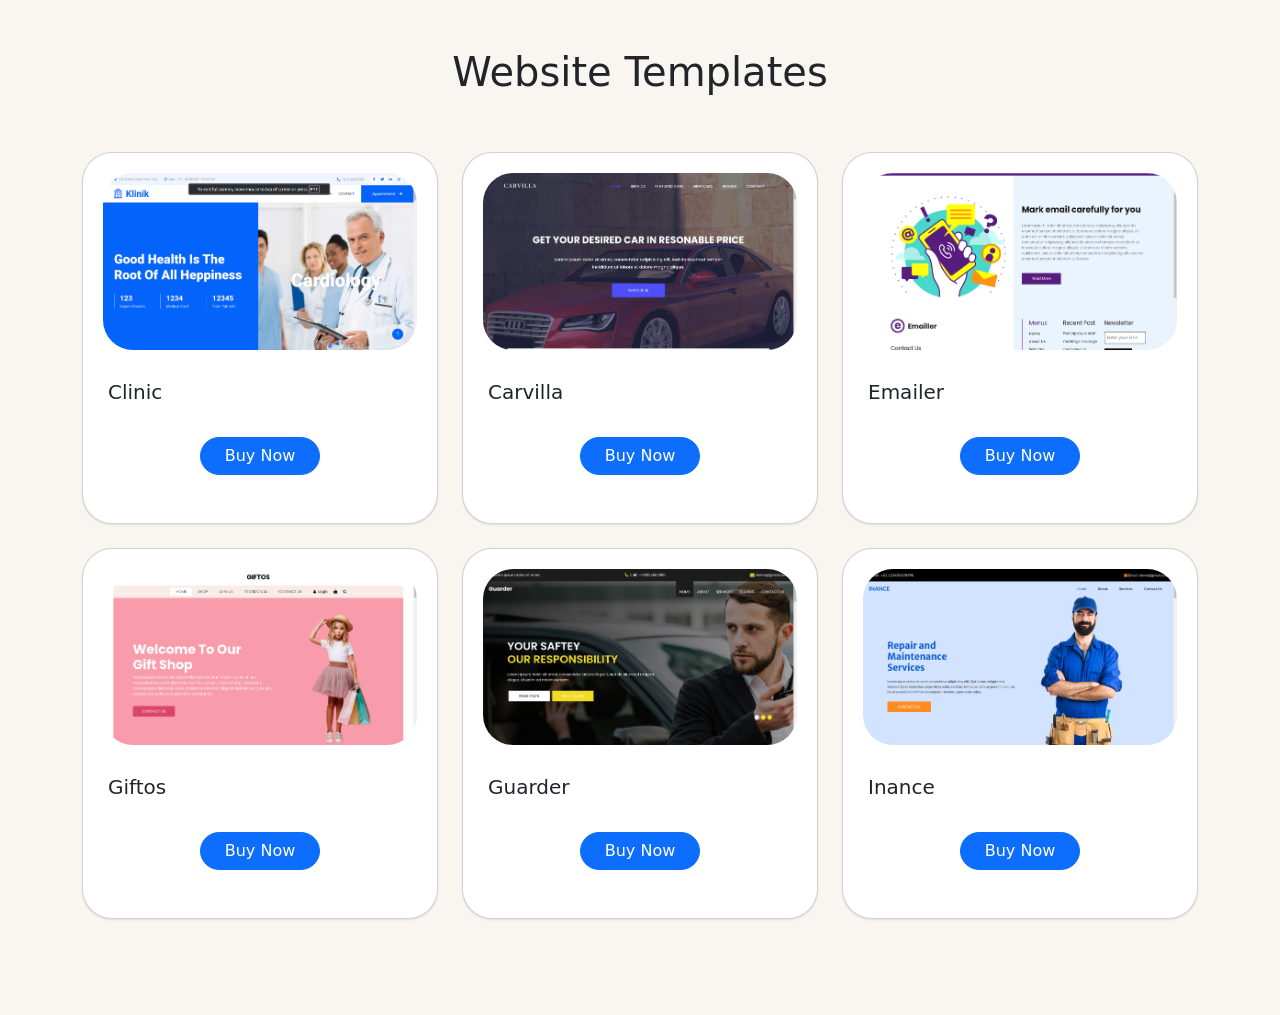
==== index.html @ 7f4480b3 "first init" ====
<!DOCTYPE html>
<html lang="en">

<head>
    <meta charset="UTF-8">
    <meta http-equiv="X-UA-Compatible" content="IE=edge">
    <meta name="viewport" content="width=device-width, initial-scale=1.0">
    <title>Website Templates</title>
    <link href="https://cdn.jsdelivr.net/npm/bootstrap@5.0.2/dist/css/bootstrap.min.css" rel="stylesheet"
        integrity="sha384-EVSTQN3/azprG1Anm3QDgpJLIm9Nao0Yz1ztcQTwFspd3yD65VohhpuuCOmLASjC" crossorigin="anonymous">
    <link href="./style.css" rel="stylesheet">
</head>

<body>
    <div class="container py-5">
        <h1 class="text-center">Website Templates</h1>
        <div class="row row-cols-1 row-cols-md-3 g-4 py-5">

            <div class="col">
                <div class="card">
                    <img src="./img/clinic.png" class="card-img-top" alt="...">
                    <div class="card-body">
                        <h5 class="card-title">Clinic</h5>
                        <!-- <p class="card-text">Lorem ipsum dolor sit amet consectetur adipisicing elit. Laboriosam
                            dignissimos accusantium amet similique velit iste.</p> -->
                    </div>
                    <div class="mb-5 d-flex justify-content-around">
                        <!-- <h3>190$</h3> -->
                        <a href="Clinic/index.html">
                            <button class="btn btn-primary">Buy Now</button>
                        </a>
                    </div>
                </div>
            </div>

            <div class="col">
                <div class="card">
                    <img src="./img/carvilla.png" class="card-img-top" alt="...">
                    <div class="card-body">
                        <h5 class="card-title">Carvilla</h5>
                    </div>
                    <div class="mb-5 d-flex justify-content-around">
                        <a href="Carvilla/index.html">
                            <button class="btn btn-primary">Buy Now</button>
                        </a>
                    </div>
                </div>
            </div>

            <div class="col">
                <div class="card">
                    <img src="./img/emailer.png" class="card-img-top" alt="...">
                    <div class="card-body">
                        <h5 class="card-title">Emailer</h5>
                    </div>
                    <div class="mb-5 d-flex justify-content-around">
                        <a href="Emailer/index.html">
                            <button class="btn btn-primary">Buy Now</button>
                        </a>
                    </div>
                </div>
            </div>

            <div class="col">
                <div class="card">
                    <img src="./img/giftos.png" class="card-img-top" alt="...">
                    <div class="card-body">
                        <h5 class="card-title">Giftos</h5>
                    </div>
                    <div class="mb-5 d-flex justify-content-around">
                        <a href="Giftos/index.html">
                            <button class="btn btn-primary">Buy Now</button>
                        </a>
                    </div>
                </div>
            </div>

            <div class="col">
                <div class="card">
                    <img src="./img/guarder.png" class="card-img-top" alt="...">
                    <div class="card-body">
                        <h5 class="card-title">Guarder</h5>
                    </div>
                    <div class="mb-5 d-flex justify-content-around">
                        <a href="Guarder/index.html">
                            <button class="btn btn-primary">Buy Now</button>
                        </a>
                    </div>
                </div>
            </div>

            <div class="col">
                <div class="card">
                    <img src="./img/inance.png" class="card-img-top" alt="...">
                    <div class="card-body">
                        <h5 class="card-title">Inance</h5>
                    </div>
                    <div class="mb-5 d-flex justify-content-around">
                        <a href="Inance/index.html">
                            <button class="btn btn-primary">Buy Now</button>
                        </a>

                    </div>
                </div>
            </div>
        </div>
    </div>
    <script src="https://cdn.jsdelivr.net/npm/bootstrap@5.0.2/dist/js/bootstrap.bundle.min.js"
        integrity="sha384-MrcW6ZMFYlzcLA8Nl+NtUVF0sA7MsXsP1UyJoMp4YLEuNSfAP+JcXn/tWtIaxVXM"
        crossorigin="anonymous"></script>

    <script>
        // Read json file
        fetch('/list_web.json')
            .then(response => response.json())
            .then(data => {
                // Create a div and insert to the body
                const div = document.createElement('div');
                div.classList.add('col');
                div.innerHTML = `
                    <div class="card">
                        <img src="./img/inance.png" class="card-img-top" alt="...">
                        <div class="card-body">
                            <h5 class="card-title">Inance</h5>
                        </div>
                        <div class="mb-5 d-flex justify-content-around">
                            <a href="Inance/index.html">
                                <button class="btn btn-primary">Buy Now</button>
                            </a>
                        </div>
                    </div>`;
            });

    </script>
</body>

</html>
---- style.css ----
*{
    padding: 0;
    margin: 0;
    box-sizing: border-box;
}
body{
        background-color: #f9f6f2;
}
.card-img-top{
    border-radius: 50px;
    padding: 20px;
}
.card{
    border-radius: 30px;
    box-shadow: rgba(0, 0, 0, 0.1) 0px 1px 2px 0px;
}
.card-body{
    padding: 25px;
    margin-top: -15px;
}
.btn-primary{
    border-radius: 50px;
    width: 120px;
}
.btn-primary:hover{
    background-color: black;
    border: none;
}
h3,h5{
    color: rgb(0, 91, 228);
}
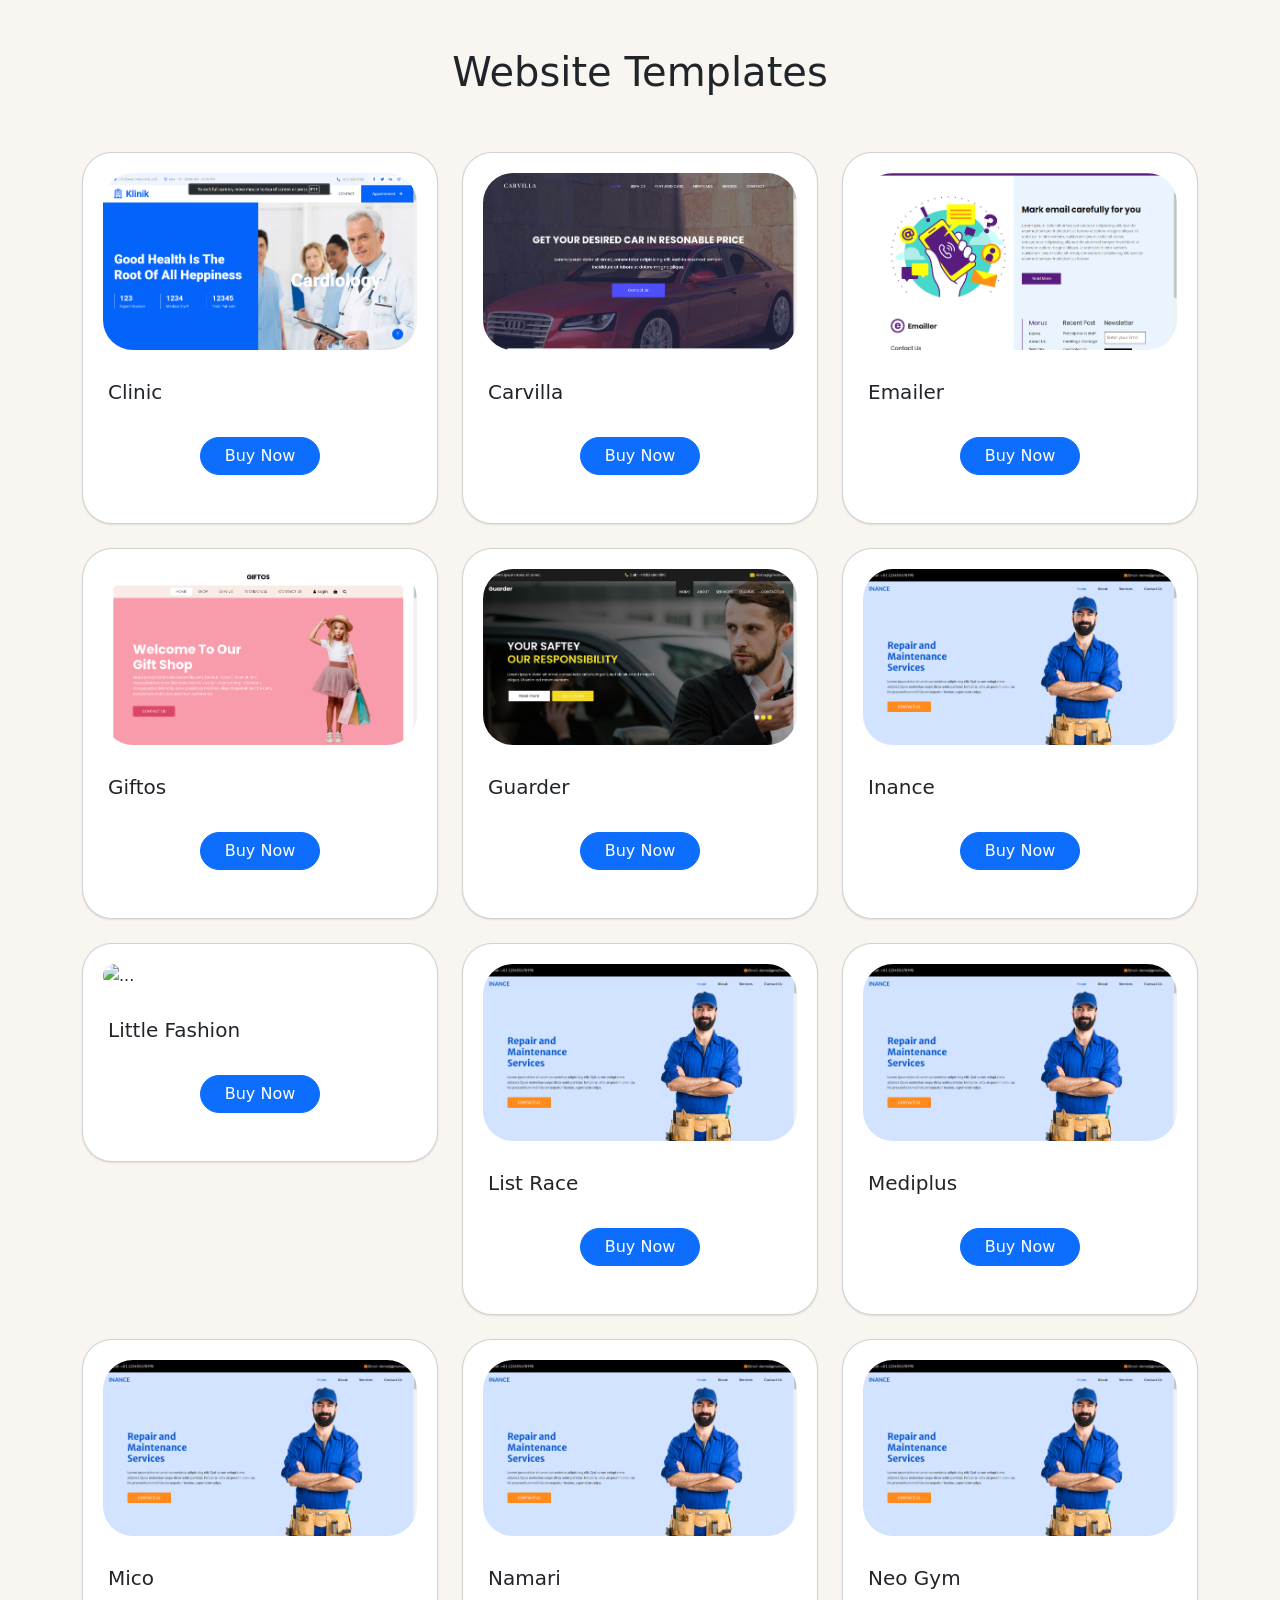
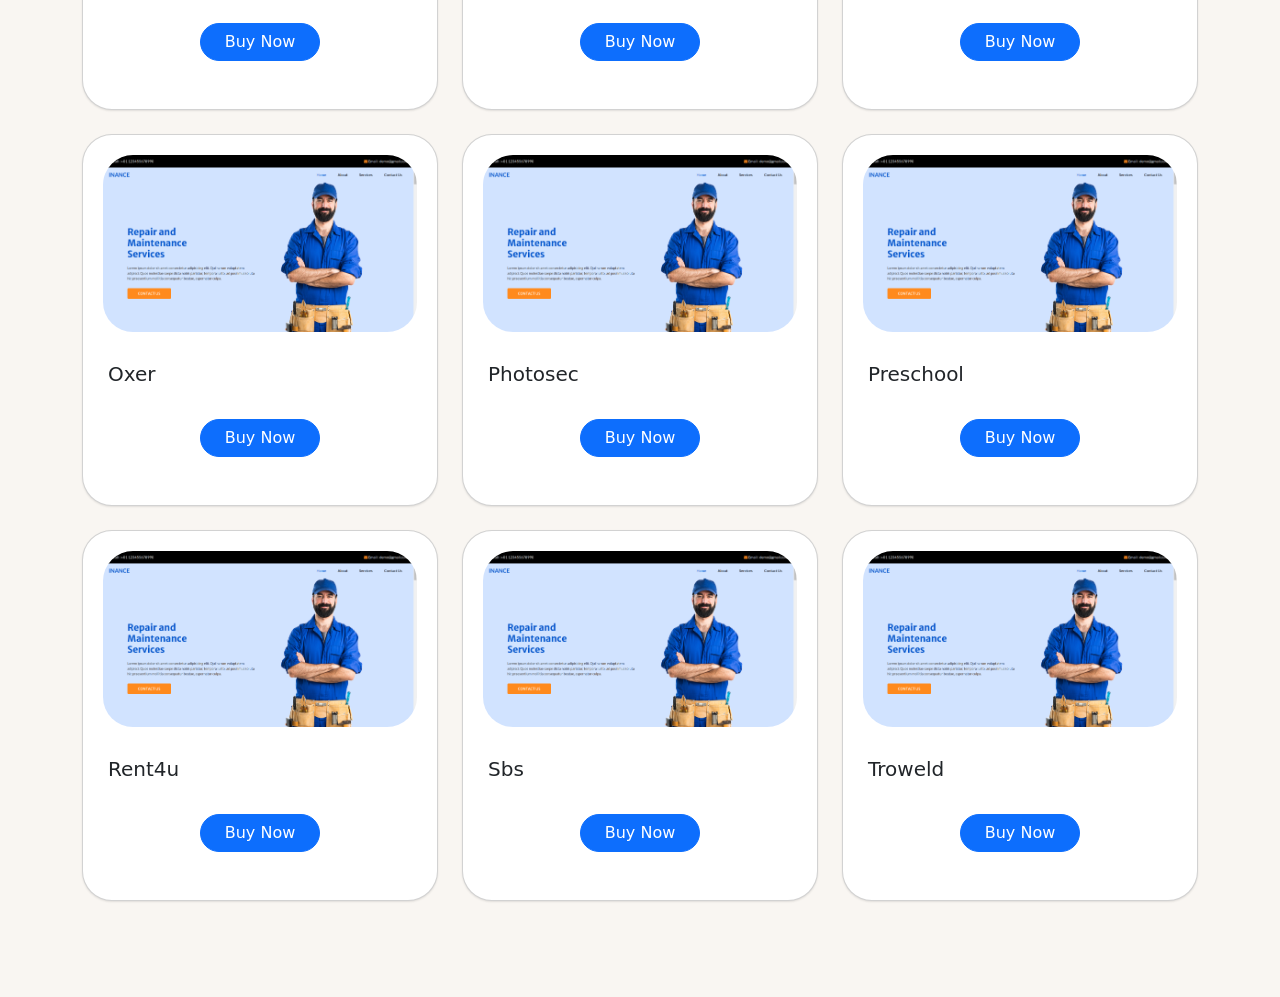
==== commit 2cb2baaa: "update html file" ====
--- a/index.html
+++ b/index.html
@@ -9,99 +9,16 @@
     <link href="https://cdn.jsdelivr.net/npm/bootstrap@5.0.2/dist/css/bootstrap.min.css" rel="stylesheet"
         integrity="sha384-EVSTQN3/azprG1Anm3QDgpJLIm9Nao0Yz1ztcQTwFspd3yD65VohhpuuCOmLASjC" crossorigin="anonymous">
     <link href="./style.css" rel="stylesheet">
+    <!-- Set favico icon -->
+    <link rel="icon" href="img/favicon.png" type="image/x-icon">
 </head>
 
 <body>
     <div class="container py-5">
         <h1 class="text-center">Website Templates</h1>
-        <div class="row row-cols-1 row-cols-md-3 g-4 py-5">
-
-            <div class="col">
-                <div class="card">
-                    <img src="./img/clinic.png" class="card-img-top" alt="...">
-                    <div class="card-body">
-                        <h5 class="card-title">Clinic</h5>
-                        <!-- <p class="card-text">Lorem ipsum dolor sit amet consectetur adipisicing elit. Laboriosam
-                            dignissimos accusantium amet similique velit iste.</p> -->
-                    </div>
-                    <div class="mb-5 d-flex justify-content-around">
-                        <!-- <h3>190$</h3> -->
-                        <a href="Clinic/index.html">
-                            <button class="btn btn-primary">Buy Now</button>
-                        </a>
-                    </div>
-                </div>
-            </div>
-
-            <div class="col">
-                <div class="card">
-                    <img src="./img/carvilla.png" class="card-img-top" alt="...">
-                    <div class="card-body">
-                        <h5 class="card-title">Carvilla</h5>
-                    </div>
-                    <div class="mb-5 d-flex justify-content-around">
-                        <a href="Carvilla/index.html">
-                            <button class="btn btn-primary">Buy Now</button>
-                        </a>
-                    </div>
-                </div>
-            </div>
-
-            <div class="col">
-                <div class="card">
-                    <img src="./img/emailer.png" class="card-img-top" alt="...">
-                    <div class="card-body">
-                        <h5 class="card-title">Emailer</h5>
-                    </div>
-                    <div class="mb-5 d-flex justify-content-around">
-                        <a href="Emailer/index.html">
-                            <button class="btn btn-primary">Buy Now</button>
-                        </a>
-                    </div>
-                </div>
-            </div>
-
-            <div class="col">
-                <div class="card">
-                    <img src="./img/giftos.png" class="card-img-top" alt="...">
-                    <div class="card-body">
-                        <h5 class="card-title">Giftos</h5>
-                    </div>
-                    <div class="mb-5 d-flex justify-content-around">
-                        <a href="Giftos/index.html">
-                            <button class="btn btn-primary">Buy Now</button>
-                        </a>
-                    </div>
-                </div>
-            </div>
-
-            <div class="col">
-                <div class="card">
-                    <img src="./img/guarder.png" class="card-img-top" alt="...">
-                    <div class="card-body">
-                        <h5 class="card-title">Guarder</h5>
-                    </div>
-                    <div class="mb-5 d-flex justify-content-around">
-                        <a href="Guarder/index.html">
-                            <button class="btn btn-primary">Buy Now</button>
-                        </a>
-                    </div>
-                </div>
-            </div>
-
-            <div class="col">
-                <div class="card">
-                    <img src="./img/inance.png" class="card-img-top" alt="...">
-                    <div class="card-body">
-                        <h5 class="card-title">Inance</h5>
-                    </div>
-                    <div class="mb-5 d-flex justify-content-around">
-                        <a href="Inance/index.html">
-                            <button class="btn btn-primary">Buy Now</button>
-                        </a>
-
-                    </div>
-                </div>
+        <div id="website-list" class="row row-cols-1 row-cols-md-3 g-4 py-5">
+            <div class="container-loader">
+                <div class="loader"></div>
             </div>
         </div>
     </div>
@@ -115,20 +32,34 @@
             .then(response => response.json())
             .then(data => {
                 // Create a div and insert to the body
-                const div = document.createElement('div');
-                div.classList.add('col');
-                div.innerHTML = `
-                    <div class="card">
-                        <img src="./img/inance.png" class="card-img-top" alt="...">
-                        <div class="card-body">
-                            <h5 class="card-title">Inance</h5>
-                        </div>
-                        <div class="mb-5 d-flex justify-content-around">
-                            <a href="Inance/index.html">
-                                <button class="btn btn-primary">Buy Now</button>
-                            </a>
-                        </div>
-                    </div>`;
+                var divArray = [];
+                data.webs.forEach(web => {
+                    const div = document.createElement('div');
+                    div.classList.add('col');
+                    div.innerHTML = `
+                        <div class="card">
+                            <img src="${web.image}" class="card-img-top" alt="...">
+                            <div class="card-body">
+                                <h5 class="card-title">${web.name}</h5>
+                            </div>
+                            <div class="mb-5 d-flex justify-content-around">
+                                <a href="${web.url}">
+                                    <button class="btn btn-primary">Buy Now</button>
+                                </a>
+                            </div>
+                        </div>`;
+
+                    divArray.push(div);
+                });
+
+                let webList = document.getElementById('website-list');
+                divArray.forEach(div => {
+                    webList.appendChild(div);
+                });
+
+                // Hide loader
+                let loader = document.querySelector('.container-loader');
+                loader.style.display = 'none';
             });
 
     </script>
--- a/style.css
+++ b/style.css
@@ -1,31 +1,77 @@
-*{
+* {
     padding: 0;
     margin: 0;
     box-sizing: border-box;
 }
-body{
-        background-color: #f9f6f2;
+
+body {
+    background-color: #f9f6f2;
+    height: 100vh;
+    margin: 0;
 }
-.card-img-top{
+
+.card-img-top {
     border-radius: 50px;
     padding: 20px;
 }
-.card{
+
+.card {
     border-radius: 30px;
     box-shadow: rgba(0, 0, 0, 0.1) 0px 1px 2px 0px;
 }
-.card-body{
+
+.card-body {
     padding: 25px;
     margin-top: -15px;
 }
-.btn-primary{
+
+.btn-primary {
     border-radius: 50px;
     width: 120px;
 }
-.btn-primary:hover{
+
+.btn-primary:hover {
     background-color: black;
     border: none;
 }
-h3,h5{
+
+h3,
+h5 {
     color: rgb(0, 91, 228);
+}
+
+
+.container-loader {
+    margin: 0;
+    padding: 0;
+    position: fixed;
+    top: 50%;
+    left: 50%;
+    transform: translate(-50%, -50%);
+    display: flex;
+    justify-content: center;
+    align-items: center;
+}
+
+.loader {
+    border-left: 16px solid #f3f3f3;
+    border-right: 16px solid #f3f3f3;
+    /* Light grey */
+    border-top: 16px solid rgba(87, 87, 202, 0.89);
+    border-bottom: 16px solid rgba(87, 87, 202, 0.89);
+    /* Blue */
+    border-radius: 50%;
+    width: 120px;
+    height: 120px;
+    animation: spin 2s linear infinite;
+}
+
+@keyframes spin {
+    0% {
+        transform: rotate(0deg);
+    }
+
+    100% {
+        transform: rotate(360deg);
+    }
 }
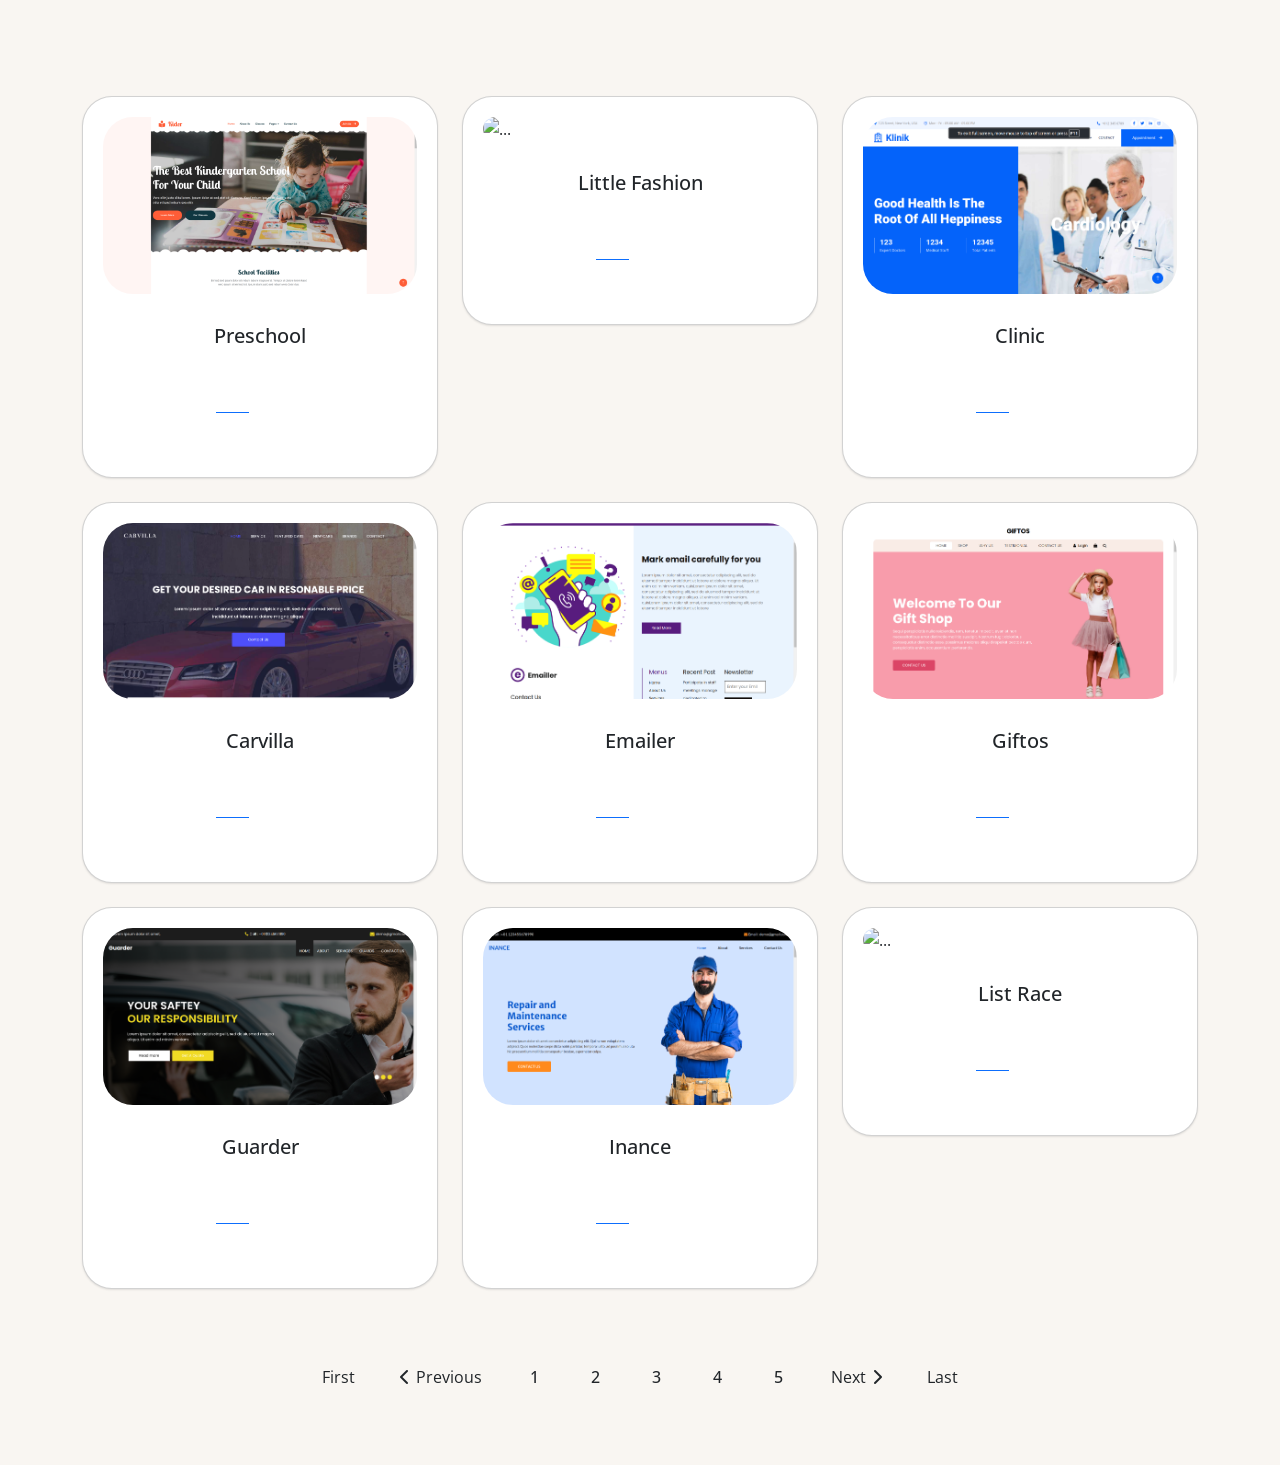
==== commit 836c1c32: "update pagination" ====
--- a/index.html
+++ b/index.html
@@ -8,6 +8,7 @@
     <title>Website Templates</title>
     <link href="https://cdn.jsdelivr.net/npm/bootstrap@5.0.2/dist/css/bootstrap.min.css" rel="stylesheet"
         integrity="sha384-EVSTQN3/azprG1Anm3QDgpJLIm9Nao0Yz1ztcQTwFspd3yD65VohhpuuCOmLASjC" crossorigin="anonymous">
+    <link rel="stylesheet" href="https://cdnjs.cloudflare.com/ajax/libs/font-awesome/6.2.1/css/all.min.css">
     <link href="./style.css" rel="stylesheet">
     <!-- Set favico icon -->
     <link rel="icon" href="img/favicon.png" type="image/x-icon">
@@ -15,54 +16,39 @@
 
 <body>
     <div class="container py-5">
-        <h1 class="text-center">Website Templates</h1>
+        <!-- <h1 class="text-center">Mẫu website của chúng tôi</h1> -->
         <div id="website-list" class="row row-cols-1 row-cols-md-3 g-4 py-5">
             <div class="container-loader">
                 <div class="loader"></div>
             </div>
+        </div>
+        <div class="pagination-container">
+            <button class="btn btn-first">First</button>
+            <button class="btn btn-previous">
+                <i class="fa-solid fa-chevron-left"></i>
+                Previous
+            </button>
+
+            <ul class="pagination">
+                <li class="pagination-item active" value="1" active>1</li>
+                <li class="pagination-item" value="2">2</li>
+                <li class="pagination-item" value="3">3</li>
+                <li class="pagination-item" value="4">4</li>
+                <li class="pagination-item" value="5">5</li>
+            </ul>
+
+            <button class="btn btn-next">
+                Next
+                <i class="fa-solid fa-chevron-right"></i>
+            </button>
+            <button class="btn btn-last">Last</button>
         </div>
     </div>
     <script src="https://cdn.jsdelivr.net/npm/bootstrap@5.0.2/dist/js/bootstrap.bundle.min.js"
         integrity="sha384-MrcW6ZMFYlzcLA8Nl+NtUVF0sA7MsXsP1UyJoMp4YLEuNSfAP+JcXn/tWtIaxVXM"
         crossorigin="anonymous"></script>
 
-    <script>
-        // Read json file
-        fetch('/list_web.json')
-            .then(response => response.json())
-            .then(data => {
-                // Create a div and insert to the body
-                var divArray = [];
-                data.webs.forEach(web => {
-                    const div = document.createElement('div');
-                    div.classList.add('col');
-                    div.innerHTML = `
-                        <div class="card">
-                            <img src="${web.image}" class="card-img-top" alt="...">
-                            <div class="card-body">
-                                <h5 class="card-title">${web.name}</h5>
-                            </div>
-                            <div class="mb-5 d-flex justify-content-around">
-                                <a href="${web.url}">
-                                    <button class="btn btn-primary">Buy Now</button>
-                                </a>
-                            </div>
-                        </div>`;
-
-                    divArray.push(div);
-                });
-
-                let webList = document.getElementById('website-list');
-                divArray.forEach(div => {
-                    webList.appendChild(div);
-                });
-
-                // Hide loader
-                let loader = document.querySelector('.container-loader');
-                loader.style.display = 'none';
-            });
-
-    </script>
+    <script src="index.js"></script>
 </body>
 
 </html>
--- a/style.css
+++ b/style.css
@@ -1,13 +1,40 @@
+@import url('https://fonts.googleapis.com/css2?family=Open+Sans:ital,wght@0,300..800;1,300..800&display=swap');
+
+:root {
+    /* colors */
+    --primary: #c82586;
+    --secondary: #afb4ff;
+    --white: #fff;
+    --grey: #rgba(128, 128, 128, 0.5);
+
+    /* font */
+    --font-size: 1rem;
+    --font-weight: 500;
+
+    /* radius */
+    --radius-1: 50px;
+    --radius-2: 50%;
+}
+
+
 * {
     padding: 0;
     margin: 0;
     box-sizing: border-box;
+    /* Use default font */
+    font-family: "Open Sans", sans-serif;
+    list-style-type: none;
 }
 
 body {
     background-color: #f9f6f2;
     height: 100vh;
     margin: 0;
+    font-size: 16px;
+}
+
+h1 {
+    font: 400 2.5rem/1.2 'Open Sans', sans-serif;
 }
 
 .card-img-top {
@@ -23,6 +50,9 @@
 .card-body {
     padding: 25px;
     margin-top: -15px;
+    display: flex;
+    align-items: center;
+    justify-content: center;
 }
 
 .btn-primary {
@@ -74,4 +104,80 @@
     100% {
         transform: rotate(360deg);
     }
+}
+
+.pagination-container {
+    display: flex;
+    align-items: center;
+    justify-content: center;
+    background-color: var(--white-color);
+    border-radius: var(--radius-1);
+    padding: 1rem;
+}
+
+.btn {
+    display: flex;
+    align-items: center;
+    font-size: var(--font-size);
+    height: 3rem;
+    margin: 0 0.4rem;
+    cursor: pointer;
+    border-radius: var(--radius-1);
+    border: none;
+    padding: 0px 1rem;
+    background-color: var(--white-color);
+    transition: background-color 0.3s ease, color 0.3s ease;
+}
+
+.btn-previous i {
+    margin-right: 0.4rem;
+}
+
+.btn-next i {
+    margin-left: 0.4rem;
+}
+
+
+.btn:hover {
+    color: var(--white-color);
+    background-color: var(--primary-color);
+}
+
+.btn:disabled:hover {
+    cursor: not-allowed;
+    color: var(--grey-color);
+    background-color: unset;
+}
+
+ul.pagination {
+    margin-bottom: 0 !important;
+    padding-left: 0 !important;
+}
+
+.pagination-item {
+    display: inline-block;
+    height: 3rem;
+    width: 3rem;
+    line-height: 3rem;
+    text-align: center;
+    font-size: var(--font-size);
+    font-weight: var(--font-weight);
+    margin: 0 0.4rem;
+    cursor: pointer;
+    border-radius: var(--radius-2);
+    background-position: -3rem 0;
+    transition: background-color 0.3s ease-out, color 0.3s ease-out, background-position 0.6s;
+}
+
+.pagination-item.active {
+    color: var(--white-color);
+    background-image: linear-gradient(var(--primary-color), var(--primary-color));
+    background-repeat: no-repeat;
+    background-position: 0 0;
+    cursor: default;
+}
+
+.pagination-item:hover {
+    color: var(--white-color);
+    background-color: var(--secondary-color);
 }
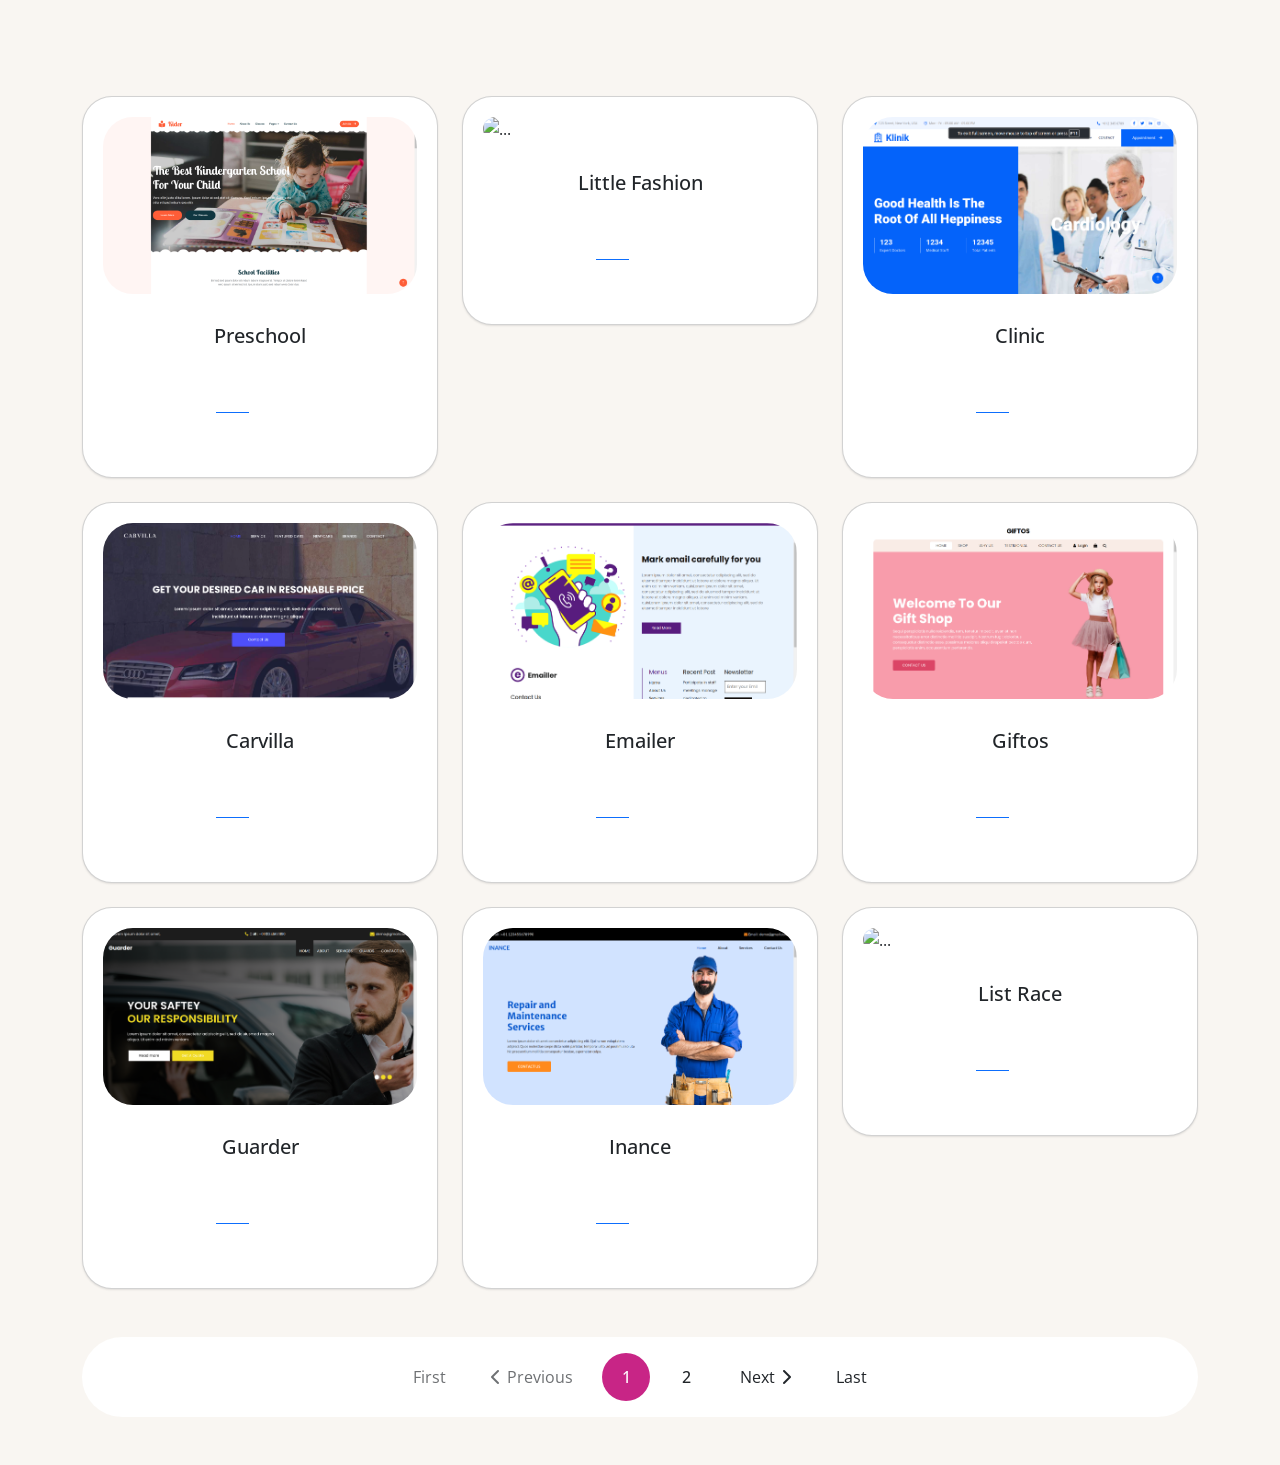
==== commit 49559546: "update index" ====
--- a/index.html
+++ b/index.html
@@ -23,25 +23,19 @@
             </div>
         </div>
         <div class="pagination-container">
-            <button class="btn btn-first">First</button>
-            <button class="btn btn-previous">
+            <button class="btn btn-first" onclick="first()">First</button>
+            <button class="btn btn-previous" onclick="previous()">
                 <i class="fa-solid fa-chevron-left"></i>
                 Previous
             </button>
 
-            <ul class="pagination">
-                <li class="pagination-item active" value="1" active>1</li>
-                <li class="pagination-item" value="2">2</li>
-                <li class="pagination-item" value="3">3</li>
-                <li class="pagination-item" value="4">4</li>
-                <li class="pagination-item" value="5">5</li>
-            </ul>
+            <ul class="pagination"></ul>
 
-            <button class="btn btn-next">
+            <button class="btn btn-next" onclick="next()">
                 Next
                 <i class="fa-solid fa-chevron-right"></i>
             </button>
-            <button class="btn btn-last">Last</button>
+            <button class="btn btn-last" onclick="last()">Last</button>
         </div>
     </div>
     <script src="https://cdn.jsdelivr.net/npm/bootstrap@5.0.2/dist/js/bootstrap.bundle.min.js"
--- a/style.css
+++ b/style.css
@@ -2,10 +2,10 @@
 
 :root {
     /* colors */
-    --primary: #c82586;
-    --secondary: #afb4ff;
-    --white: #fff;
-    --grey: #rgba(128, 128, 128, 0.5);
+    --primary-color: #c82586;
+    --secondary-color: #afb4ff;
+    --white-color: #fff;
+    --grey-color: #rgba(128, 128, 128, 0.5);
 
     /* font */
     --font-size: 1rem;
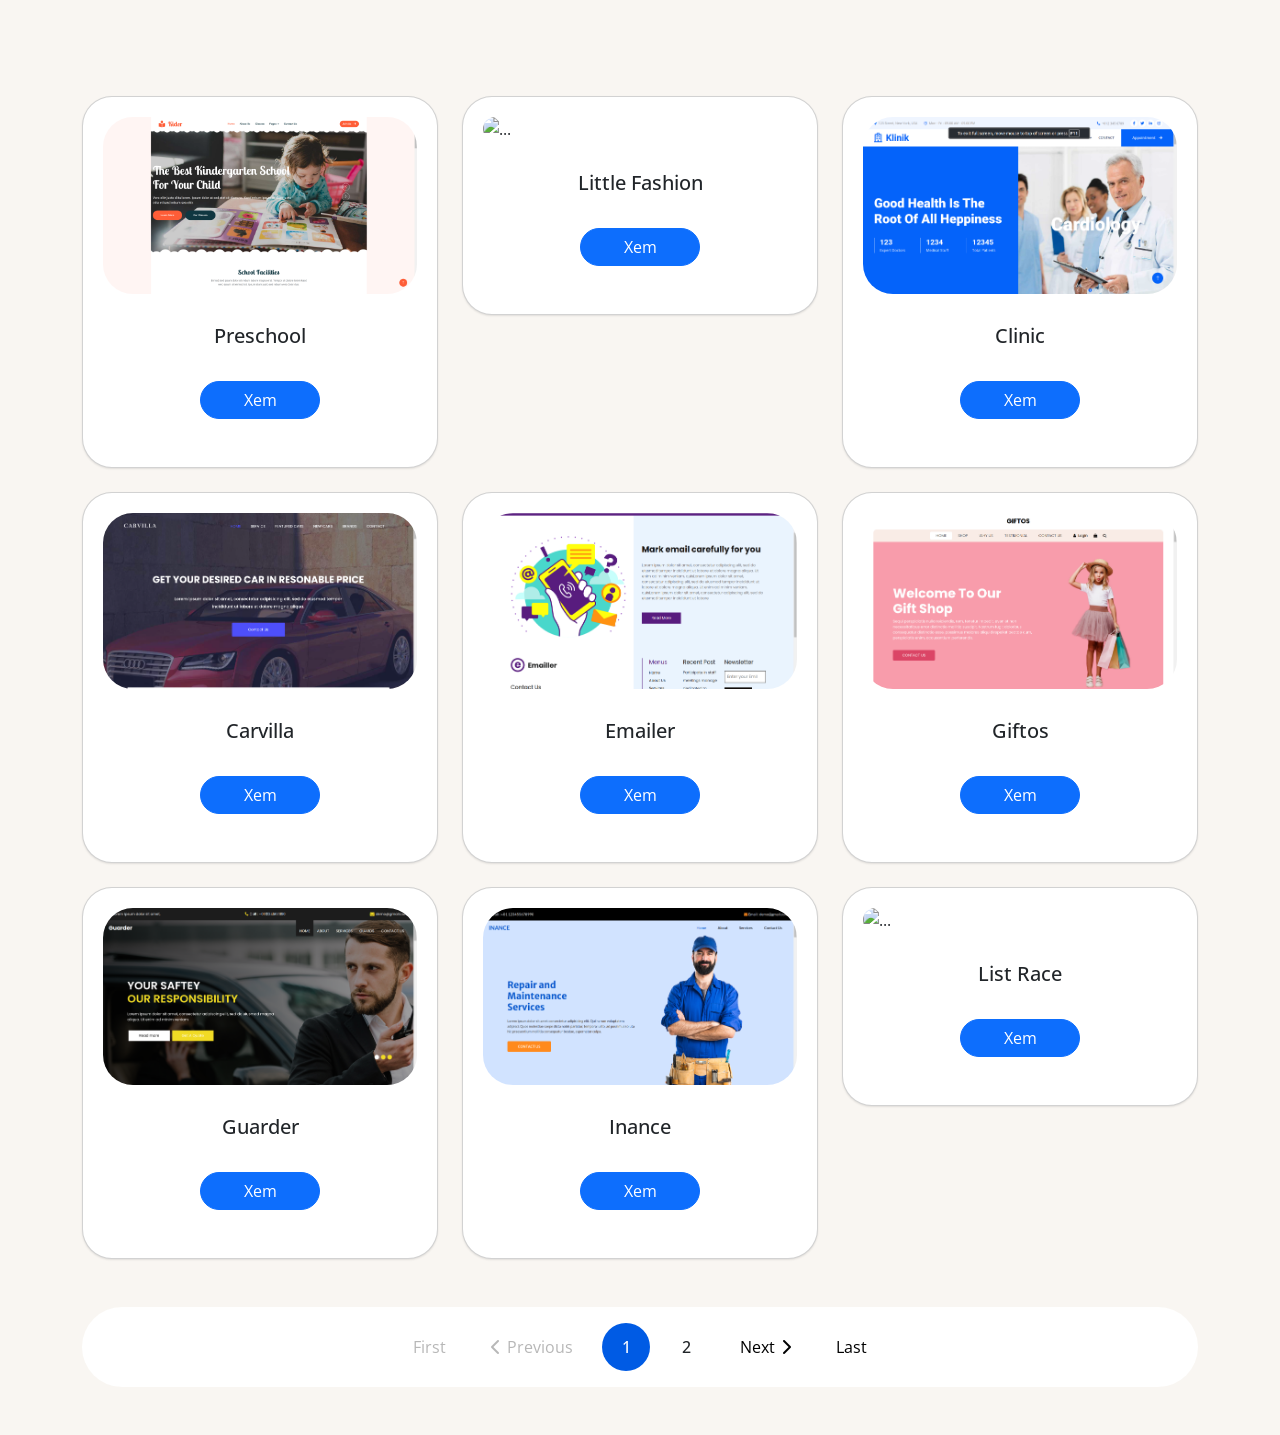
==== commit acbd68ce: "update website template" ====
--- a/index.html
+++ b/index.html
@@ -23,19 +23,19 @@
             </div>
         </div>
         <div class="pagination-container">
-            <button class="btn btn-first" onclick="first()">First</button>
-            <button class="btn btn-previous" onclick="previous()">
+            <button class="paging-btn paging-btn-first" onclick="first()">First</button>
+            <button class="paging-btn paging-btn-previous" onclick="previous()">
                 <i class="fa-solid fa-chevron-left"></i>
                 Previous
             </button>
 
             <ul class="pagination"></ul>
 
-            <button class="btn btn-next" onclick="next()">
+            <button class="paging-btn paging-btn-next" onclick="next()">
                 Next
                 <i class="fa-solid fa-chevron-right"></i>
             </button>
-            <button class="btn btn-last" onclick="last()">Last</button>
+            <button class="paging-btn paging-btn-last" onclick="last()">Last</button>
         </div>
     </div>
     <script src="https://cdn.jsdelivr.net/npm/bootstrap@5.0.2/dist/js/bootstrap.bundle.min.js"
--- a/style.css
+++ b/style.css
@@ -6,6 +6,7 @@
     --secondary-color: #afb4ff;
     --white-color: #fff;
     --grey-color: #rgba(128, 128, 128, 0.5);
+    --button-color: #005BE4;
 
     /* font */
     --font-size: 1rem;
@@ -115,7 +116,7 @@
     padding: 1rem;
 }
 
-.btn {
+.paging-btn {
     display: flex;
     align-items: center;
     font-size: var(--font-size);
@@ -129,21 +130,21 @@
     transition: background-color 0.3s ease, color 0.3s ease;
 }
 
-.btn-previous i {
+.paging-btn-previous i {
     margin-right: 0.4rem;
 }
 
-.btn-next i {
+.paging-btn-next i {
     margin-left: 0.4rem;
 }
 
 
-.btn:hover {
+.paging-btn:hover {
     color: var(--white-color);
     background-color: var(--primary-color);
 }
 
-.btn:disabled:hover {
+.paging-btn:disabled:hover {
     cursor: not-allowed;
     color: var(--grey-color);
     background-color: unset;
@@ -171,7 +172,7 @@
 
 .pagination-item.active {
     color: var(--white-color);
-    background-image: linear-gradient(var(--primary-color), var(--primary-color));
+    background-image: linear-gradient(var(--button-color), var(--button-color));
     background-repeat: no-repeat;
     background-position: 0 0;
     cursor: default;
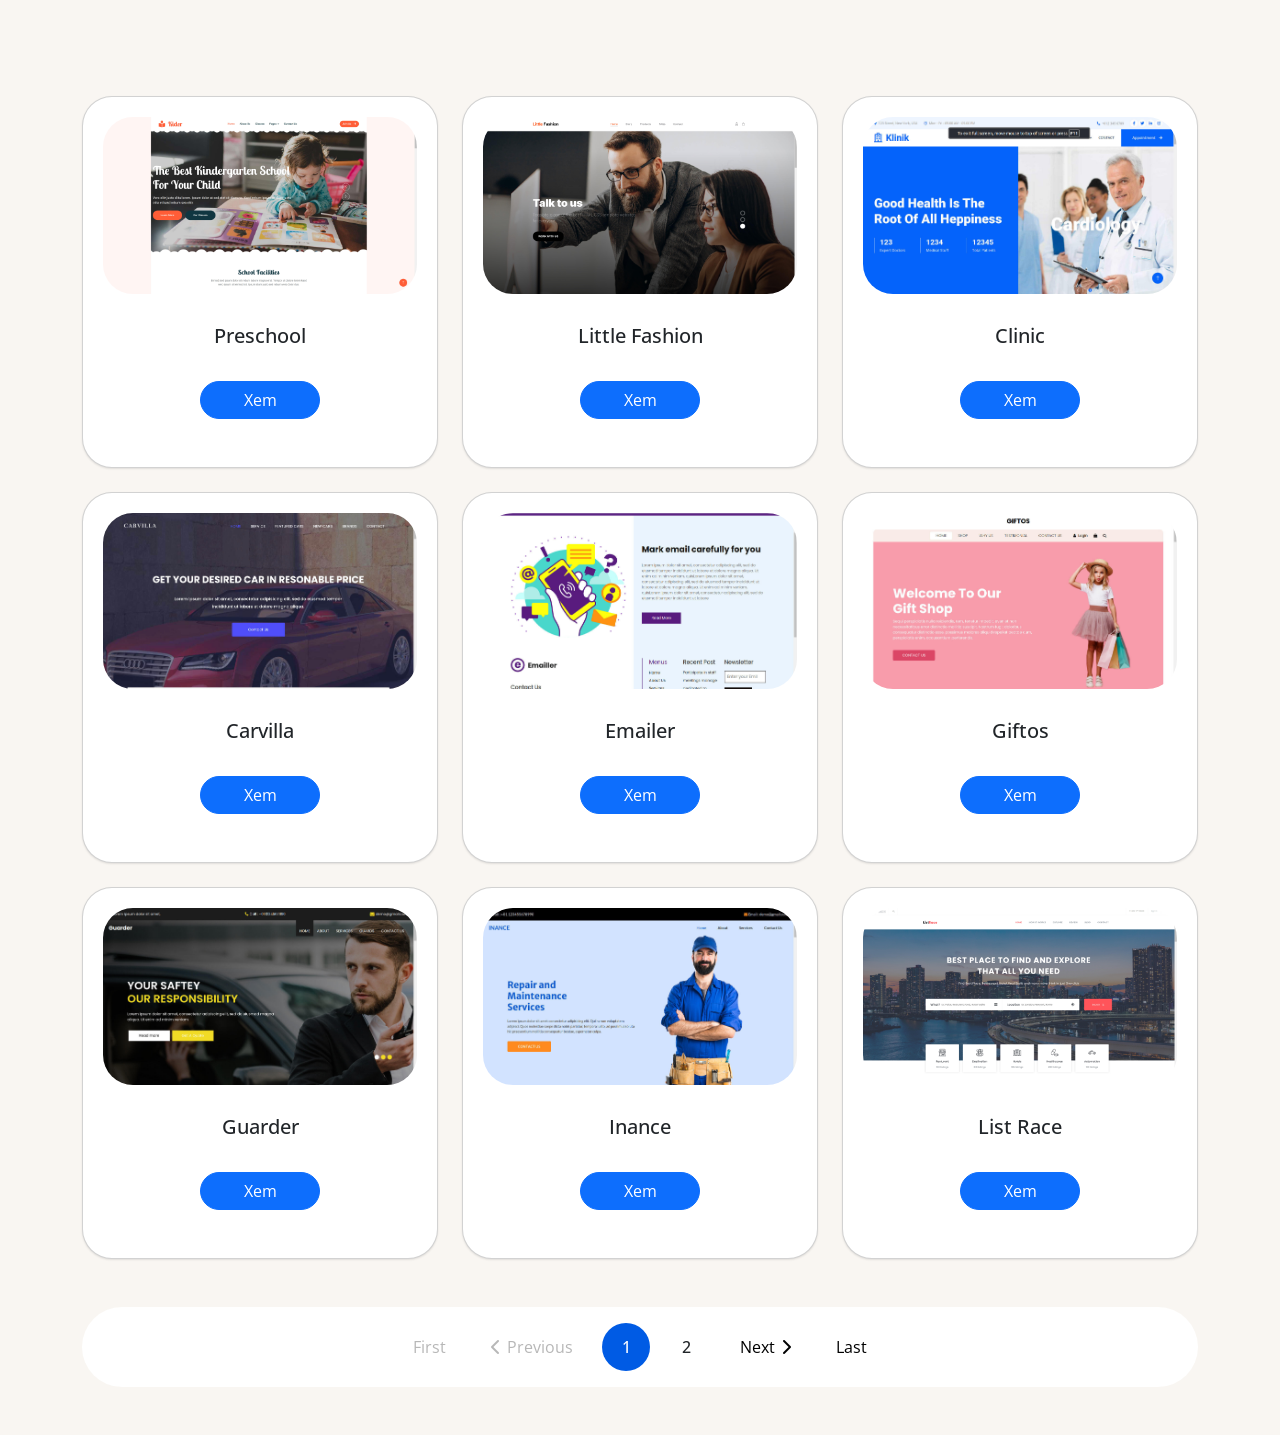
==== commit 00fd57de: "fix bug" ====
--- a/index.html
+++ b/index.html
@@ -23,19 +23,19 @@
             </div>
         </div>
         <div class="pagination-container">
-            <button class="paging-btn paging-btn-first" onclick="first()">First</button>
-            <button class="paging-btn paging-btn-previous" onclick="previous()">
+            <button type="button" class="paging-btn paging-btn-first" onclick="first()">First</button>
+            <button type="button" class="paging-btn paging-btn-previous" onclick="previous()">
                 <i class="fa-solid fa-chevron-left"></i>
                 Previous
             </button>
 
             <ul class="pagination"></ul>
 
-            <button class="paging-btn paging-btn-next" onclick="next()">
+            <button type="button" class="paging-btn paging-btn-next" onclick="next()">
                 Next
                 <i class="fa-solid fa-chevron-right"></i>
             </button>
-            <button class="paging-btn paging-btn-last" onclick="last()">Last</button>
+            <button type="button" class="paging-btn paging-btn-last" onclick="last()">Last</button>
         </div>
     </div>
     <script src="https://cdn.jsdelivr.net/npm/bootstrap@5.0.2/dist/js/bootstrap.bundle.min.js"
--- a/style.css
+++ b/style.css
@@ -149,6 +149,7 @@
     color: var(--grey-color);
     background-color: unset;
 }
+
 
 ul.pagination {
     margin-bottom: 0 !important;
@@ -181,4 +182,20 @@
 .pagination-item:hover {
     color: var(--white-color);
     background-color: var(--secondary-color);
+}
+
+/* media screen with width 786px */
+@media screen and (max-width: 786px) {
+    .paging-btn-first {
+        display: none;
+    }
+
+    .paging-btn-last {
+        display: none;
+    }
+
+    /* select pagination-btn class not active */
+    .pagination-item:not(.active) {
+        display: none;
+    }
 }
